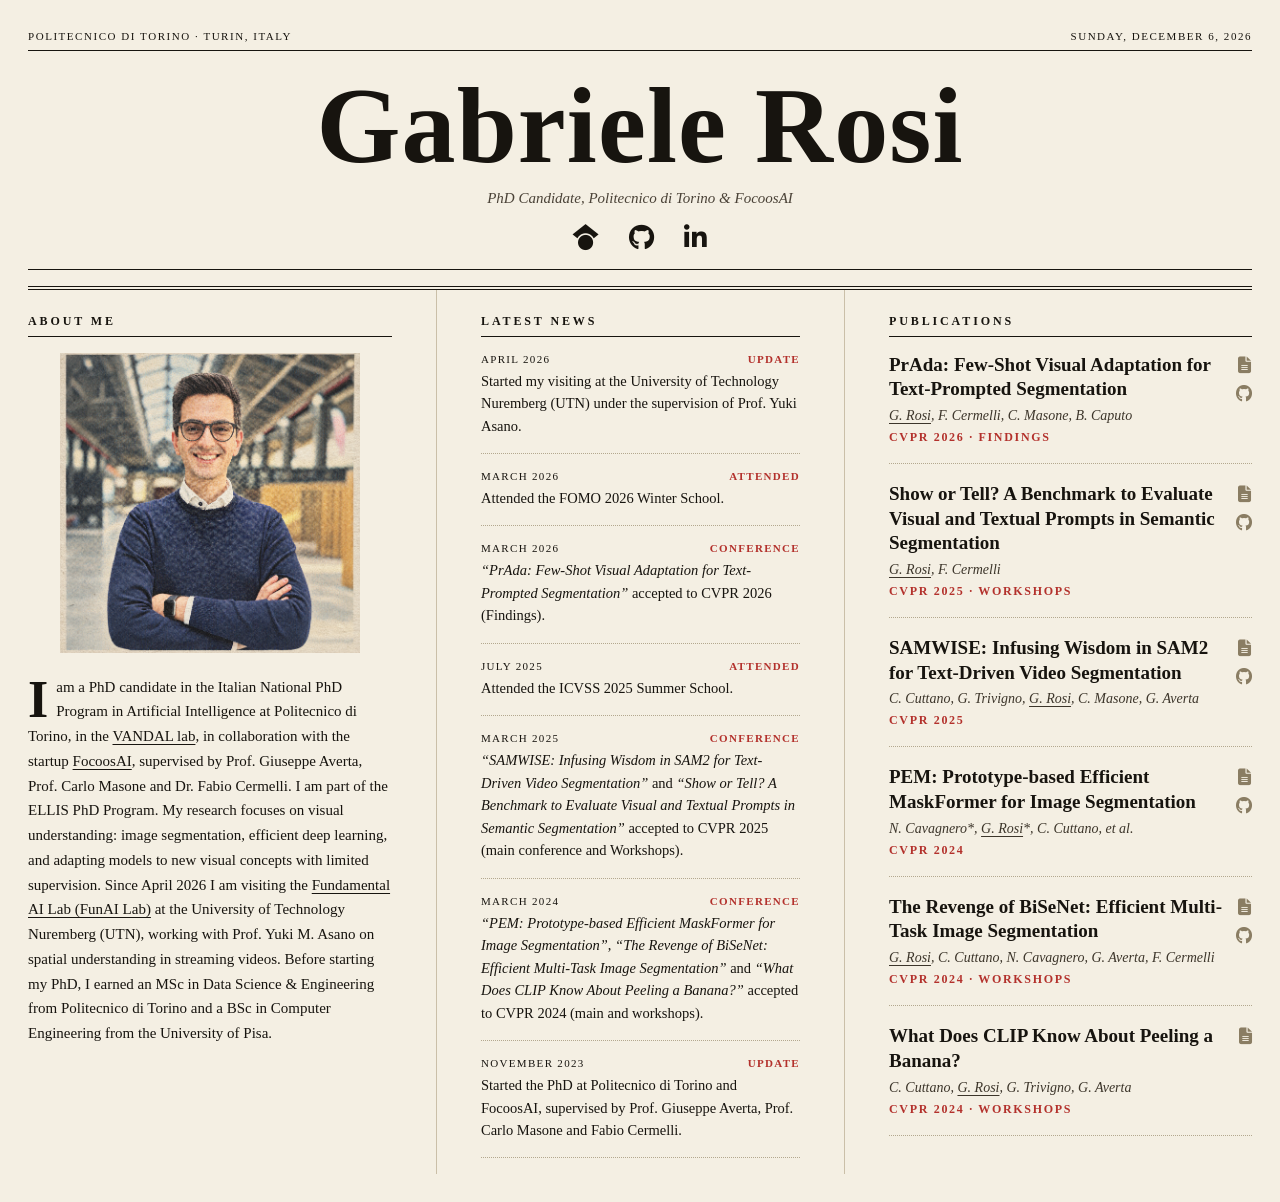
==== index.html @ 04457b28 "Initial commit: personal website" ====
<!DOCTYPE html>
<html lang="en">
<head>
<meta charset="UTF-8">
<meta name="viewport" content="width=device-width, initial-scale=1.0">
<title>Gabriele Rosi</title>
<link rel="stylesheet" href="https://cdnjs.cloudflare.com/ajax/libs/font-awesome/6.7.2/css/all.min.css" crossorigin="anonymous" referrerpolicy="no-referrer">
<link rel="stylesheet" href="css/style.css">
<script data-goatcounter="https://gabrysse.goatcounter.com/count"
        async src="//gc.zgo.at/count.js"></script>
</head>
<body>
<div class="wrap">

  <div class="topline">
    <span id="topline-location"></span>
    <span id="topline-date"></span>
  </div>

  <div class="masthead">
    <h1 id="site-name"></h1>
    <div class="tag" id="site-tagline"></div>
    <div class="mcontact" id="site-contact"></div>
    <div class="rule"></div>
  </div>

  <div class="cols" id="columns-container"></div>

  <div class="foot" id="site-foot"></div>
</div>

<script src="js/data.js"></script>
<script src="js/main.js"></script>
</body>
</html>
---- css/style.css ----
*, *::before, *::after { box-sizing: border-box; margin: 0; padding: 0; }
html { scroll-behavior: smooth; }
body { background: #f4efe3; color: #17140f; font-family: Georgia, "Times New Roman", serif; }
a { color: inherit; }
.wrap { max-width: 1380px; margin: 0 auto; padding: 30px 28px 28px; }
.topline {
  display: flex; justify-content: space-between; gap: 12px;
  font-size: 11px; letter-spacing: .14em; text-transform: uppercase;
  border-bottom: 1px solid #17140f; padding-bottom: 8px;
}
.masthead { text-align: center; padding: 24px 0 16px; border-bottom: 4px double #17140f; }
.masthead h1 {
  font-family: Didot, "Bodoni MT", "Playfair Display", Georgia, serif;
  font-weight: 700; font-size: clamp(52px, 9vw, 108px); line-height: .95; letter-spacing: .01em;
}
.masthead .tag { margin-top: 12px; font-style: italic; font-size: 15px; color: #4a4237; }
.rule { height: 1px; background: #17140f; margin-top: 4px; }
.cols { display: grid; grid-template-columns: var(--cols, 1fr 1fr 1fr); }
.col { padding: 24px 44px 0; border-left: 1px solid #cabfa8; }
.col:first-child { border-left: 0; padding-left: 0; }
.col:last-child { padding-right: 0; }
h2.k {
  font-size: 12px; letter-spacing: .24em; text-transform: uppercase; font-weight: 700;
  border-bottom: 1px solid #17140f; padding-bottom: 7px; margin-bottom: 16px;
}
.news { padding-bottom: 16px; margin-bottom: 16px; border-bottom: 1px dotted #b3a88f; }
.nmeta { display: flex; justify-content: space-between; font-size: 11px; letter-spacing: .12em; text-transform: uppercase; margin-bottom: 5px; }
.ntype { color: #b3312c; font-weight: 700; }
.news p { font-size: 14.5px; line-height: 1.55; }
.show-more {
  display: flex; align-items: center; gap: 8px; margin-top: 2px;
  font-family: inherit; font-size: 11px; letter-spacing: .18em; text-transform: uppercase;
  color: #8a7d63; background: transparent; border: 1px solid #cabfa8; padding: 9px 14px;
  cursor: pointer; transition: color .15s ease, border-color .15s ease;
}
.show-more:hover { color: #b3312c; border-color: #b3312c; }
.show-more i { font-size: 10px; }
.pub { padding-bottom: 18px; margin-bottom: 18px; border-bottom: 1px dotted #b3a88f; display: flex; gap: 14px; align-items: flex-start; }
.pub .pbody { flex: 1; min-width: 0; }
.pub h3 { font-size: 19px; line-height: 1.3; font-weight: 700; }
.pa { font-style: italic; font-size: 14px; margin-top: 6px; color: #3c352a; }
.pa u { text-underline-offset: 3px; }
.pv { margin-top: 6px; font-size: 12px; letter-spacing: .14em; text-transform: uppercase; color: #b3312c; font-weight: 700; }
.plinks { display: flex; flex-direction: column; align-items: center; gap: 12px; flex-shrink: 0; padding-top: 3px; }
.plinks a { font-size: 17px; color: #8a7d63; text-decoration: none; transition: color .15s ease; }
.plinks a:hover { color: #b3312c; }
.bio { font-size: 15px; line-height: 1.65; }
.bio .dc {
  float: left; font-size: 52px; line-height: .82; padding: 4px 8px 0 0;
  font-family: Didot, "Bodoni MT", Georgia, serif; font-weight: 700;
}
.bio a { text-decoration: underline; text-underline-offset: 3px; transition: color .15s ease; }
.bio a:hover { color: #b3312c; }
.mcontact { margin-top: 18px; margin-bottom: 18px; display: flex; justify-content: center; gap: 30px; }
.mcontact a { font-size: 26px; color: #17140f; text-decoration: none; transition: color .15s ease; }
.mcontact a:hover { color: #b3312c; }
.foot { margin-top: 28px; border-top: 1px solid #17140f; padding-top: 10px; text-align: center; font-size: 11px; letter-spacing: .18em; text-transform: uppercase; color: #8a7d63; }

@media (max-width: 960px) {
  .cols { grid-template-columns: 1fr; }
  .col { border-left: 0; padding: 22px 0; border-top: 1px solid #cabfa8; }
  .col:first-child { border-top: 0; }
  .topline { flex-wrap: wrap; }
}
@media (max-width: 600px) {
  .wrap { padding: 16px 14px 20px; }
  .topline { font-size: 10px; gap: 6px; }
  .masthead h1 { font-size: clamp(36px, 10vw, 56px) !important; }
  .masthead .tag { font-size: 13px; }
  .mcontact { gap: 22px; }
  .mcontact a { font-size: 22px; }
  .pub { gap: 10px; }
}
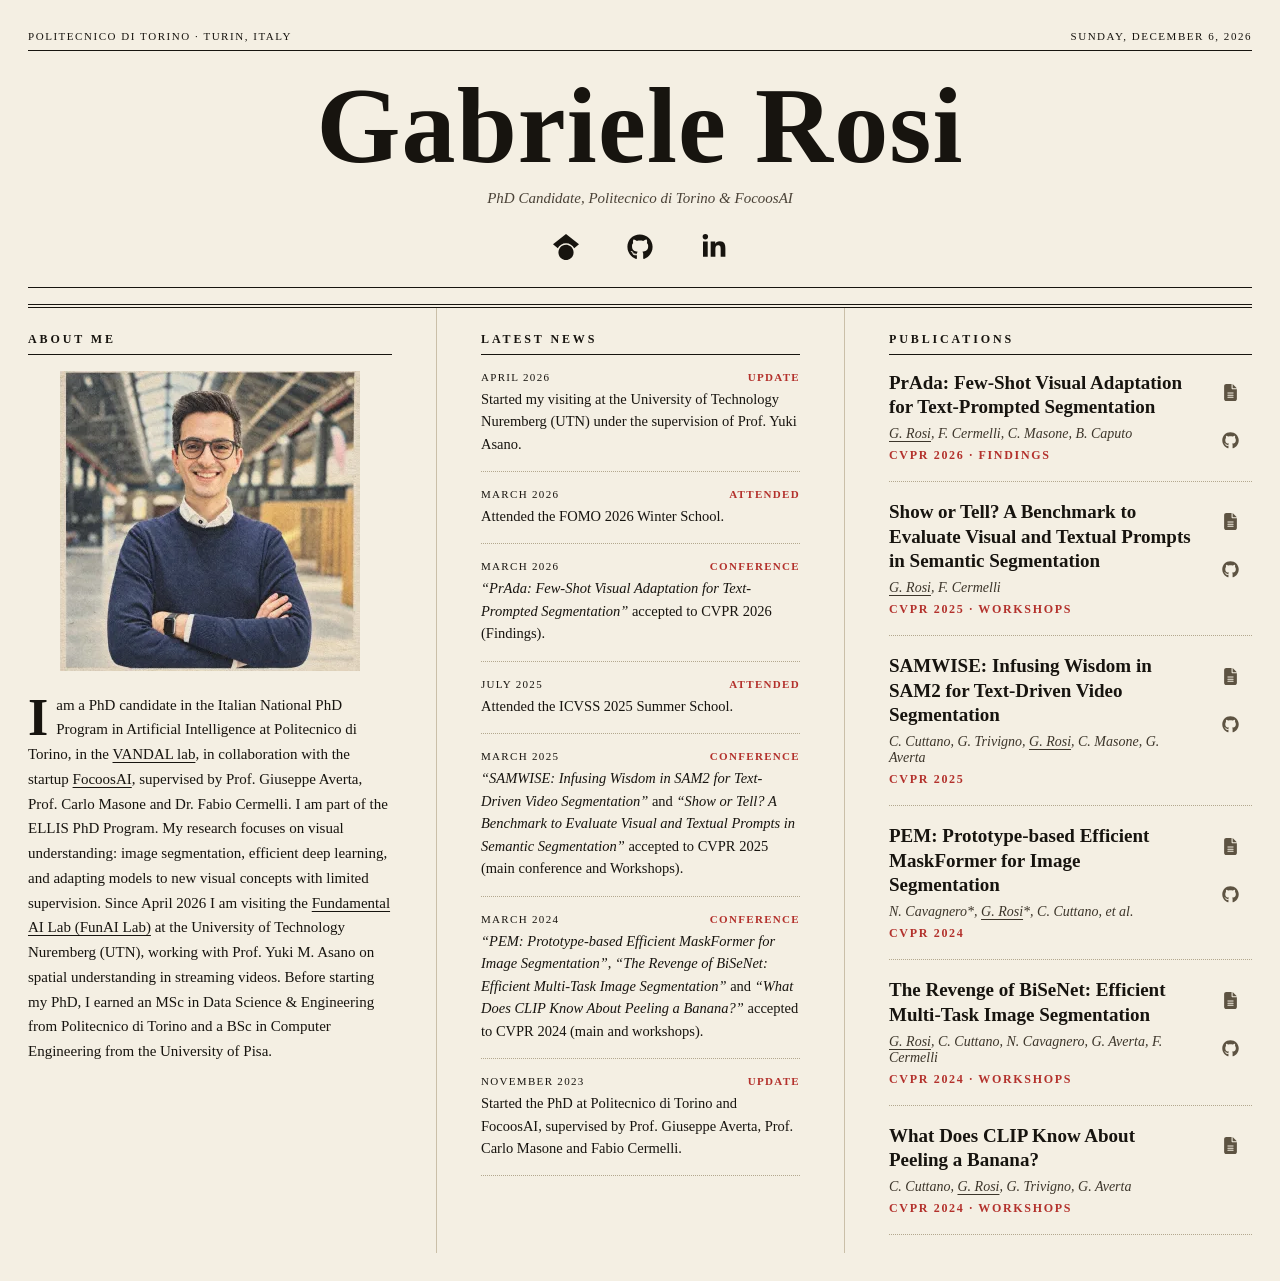
==== commit e2a85cf1: "Improve website SEO, accessibility, and static build Render complete HTML from site data and stage p" ====
--- a/index.html
+++ b/index.html
@@ -1,35 +1,142 @@
 <!DOCTYPE html>
+<!-- Generated by scripts/build-site.mjs. Edit js/data.js or this template, then rebuild. -->
 <html lang="en">
 <head>
 <meta charset="UTF-8">
 <meta name="viewport" content="width=device-width, initial-scale=1.0">
-<title>Gabriele Rosi</title>
-<link rel="stylesheet" href="https://cdnjs.cloudflare.com/ajax/libs/font-awesome/6.7.2/css/all.min.css" crossorigin="anonymous" referrerpolicy="no-referrer">
+<title>Gabriele Rosi | PhD Candidate in Computer Vision</title>
+<meta name="description" content="Gabriele Rosi, PhD candidate at Politecnico di Torino and FocoosAI, researches image and video segmentation, efficient deep learning, and visual adaptation.">
+<link rel="canonical" href="https://gabrysse.github.io/">
+<meta name="theme-color" content="#f4efe3">
+<meta property="og:type" content="website">
+<meta property="og:site_name" content="Gabriele Rosi">
+<meta property="og:title" content="Gabriele Rosi | PhD Candidate in Computer Vision">
+<meta property="og:description" content="Gabriele Rosi, PhD candidate at Politecnico di Torino and FocoosAI, researches image and video segmentation, efficient deep learning, and visual adaptation.">
+<meta property="og:url" content="https://gabrysse.github.io/">
+<meta property="og:image" content="https://gabrysse.github.io/images/profile-social.jpg">
+<meta property="og:image:width" content="600">
+<meta property="og:image:height" content="600">
+<meta property="og:image:alt" content="Portrait of Gabriele Rosi">
+<meta name="twitter:card" content="summary">
+<meta name="twitter:title" content="Gabriele Rosi | PhD Candidate in Computer Vision">
+<meta name="twitter:description" content="Gabriele Rosi, PhD candidate at Politecnico di Torino and FocoosAI, researches image and video segmentation, efficient deep learning, and visual adaptation.">
+<meta name="twitter:image" content="https://gabrysse.github.io/images/profile-social.jpg">
+<meta name="twitter:image:alt" content="Portrait of Gabriele Rosi">
+<link rel="icon" href="favicon.ico" sizes="16x16 32x32 48x48">
+<link rel="icon" href="favicon.svg" type="image/svg+xml" sizes="any">
+<link rel="apple-touch-icon" href="apple-touch-icon.png" sizes="180x180">
 <link rel="stylesheet" href="css/style.css">
+<script type="application/ld+json">{"@context":"https://schema.org","@type":"ProfilePage","@id":"https://gabrysse.github.io/#profile","url":"https://gabrysse.github.io/","name":"Gabriele Rosi | PhD Candidate in Computer Vision","description":"Gabriele Rosi, PhD candidate at Politecnico di Torino and FocoosAI, researches image and video segmentation, efficient deep learning, and visual adaptation.","mainEntity":{"@type":"Person","@id":"https://gabrysse.github.io/#person","name":"Gabriele Rosi","url":"https://gabrysse.github.io/","image":"https://gabrysse.github.io/images/profile_image-600.webp","jobTitle":"PhD candidate","affiliation":[{"@type":"CollegeOrUniversity","name":"Politecnico di Torino"},{"@type":"Organization","name":"FocoosAI"}],"sameAs":["https://scholar.google.com/citations?user=8AfX1GcAAAAJ","https://github.com/Gabrysse","https://linkedin.com/in/gabrielerosi"]}}</script>
 <script data-goatcounter="https://gabrysse.goatcounter.com/count"
-        async src="//gc.zgo.at/count.js"></script>
+        async src="https://gc.zgo.at/count.js"></script>
+<script defer src="js/main.js"></script>
+<meta name="google-site-verification" content="xz86_sJaA3vH1e_5WqRhvaCr2Cj2dqRN-EUu-XD6IGQ">
 </head>
 <body>
+<a class="skip-link" href="#main-content">Skip to content</a>
+<svg class="icon-sprite" xmlns="http://www.w3.org/2000/svg" aria-hidden="true" focusable="false"><defs>
+<symbol id="icon-scholar" viewBox="0 0 512 512"><!--! Font Awesome Free 6.7.2 by @fontawesome - https://fontawesome.com License - https://fontawesome.com/license/free (Icons: CC BY 4.0, Fonts: SIL OFL 1.1, Code: MIT License) Copyright 2024 Fonticons, Inc. --><path d="M390.9 298.5c0 0 0 .1 .1 .1c9.2 19.4 14.4 41.1 14.4 64C405.3 445.1 338.5 512 256 512s-149.3-66.9-149.3-149.3c0-22.9 5.2-44.6 14.4-64h0c1.7-3.6 3.6-7.2 5.6-10.7c4.4-7.6 9.4-14.7 15-21.3c27.4-32.6 68.5-53.3 114.4-53.3c33.6 0 64.6 11.1 89.6 29.9c9.1 6.9 17.4 14.7 24.8 23.5c5.6 6.6 10.6 13.8 15 21.3c2 3.4 3.8 7 5.5 10.5zm26.4-18.8c-30.1-58.4-91-98.4-161.3-98.4s-131.2 40-161.3 98.4L0 202.7 256 0 512 202.7l-94.7 77.1z"/></symbol>
+<symbol id="icon-github" viewBox="0 0 496 512"><!--! Font Awesome Free 6.7.2 by @fontawesome - https://fontawesome.com License - https://fontawesome.com/license/free (Icons: CC BY 4.0, Fonts: SIL OFL 1.1, Code: MIT License) Copyright 2024 Fonticons, Inc. --><path d="M165.9 397.4c0 2-2.3 3.6-5.2 3.6-3.3.3-5.6-1.3-5.6-3.6 0-2 2.3-3.6 5.2-3.6 3-.3 5.6 1.3 5.6 3.6zm-31.1-4.5c-.7 2 1.3 4.3 4.3 4.9 2.6 1 5.6 0 6.2-2s-1.3-4.3-4.3-5.2c-2.6-.7-5.5.3-6.2 2.3zm44.2-1.7c-2.9.7-4.9 2.6-4.6 4.9.3 2 2.9 3.3 5.9 2.6 2.9-.7 4.9-2.6 4.6-4.6-.3-1.9-3-3.2-5.9-2.9zM244.8 8C106.1 8 0 113.3 0 252c0 110.9 69.8 205.8 169.5 239.2 12.8 2.3 17.3-5.6 17.3-12.1 0-6.2-.3-40.4-.3-61.4 0 0-70 15-84.7-29.8 0 0-11.4-29.1-27.8-36.6 0 0-22.9-15.7 1.6-15.4 0 0 24.9 2 38.6 25.8 21.9 38.6 58.6 27.5 72.9 20.9 2.3-16 8.8-27.1 16-33.7-55.9-6.2-112.3-14.3-112.3-110.5 0-27.5 7.6-41.3 23.6-58.9-2.6-6.5-11.1-33.3 2.6-67.9 20.9-6.5 69 27 69 27 20-5.6 41.5-8.5 62.8-8.5s42.8 2.9 62.8 8.5c0 0 48.1-33.6 69-27 13.7 34.7 5.2 61.4 2.6 67.9 16 17.7 25.8 31.5 25.8 58.9 0 96.5-58.9 104.2-114.8 110.5 9.2 7.9 17 22.9 17 46.4 0 33.7-.3 75.4-.3 83.6 0 6.5 4.6 14.4 17.3 12.1C428.2 457.8 496 362.9 496 252 496 113.3 383.5 8 244.8 8zM97.2 352.9c-1.3 1-1 3.3.7 5.2 1.6 1.6 3.9 2.3 5.2 1 1.3-1 1-3.3-.7-5.2-1.6-1.6-3.9-2.3-5.2-1zm-10.8-8.1c-.7 1.3.3 2.9 2.3 3.9 1.6 1 3.6.7 4.3-.7.7-1.3-.3-2.9-2.3-3.9-2-.6-3.6-.3-4.3.7zm32.4 35.6c-1.6 1.3-1 4.3 1.3 6.2 2.3 2.3 5.2 2.6 6.5 1 1.3-1.3.7-4.3-1.3-6.2-2.2-2.3-5.2-2.6-6.5-1zm-11.4-14.7c-1.6 1-1.6 3.6 0 5.9 1.6 2.3 4.3 3.3 5.6 2.3 1.6-1.3 1.6-3.9 0-6.2-1.4-2.3-4-3.3-5.6-2z"/></symbol>
+<symbol id="icon-linkedin" viewBox="0 0 448 512"><!--! Font Awesome Free 6.7.2 by @fontawesome - https://fontawesome.com License - https://fontawesome.com/license/free (Icons: CC BY 4.0, Fonts: SIL OFL 1.1, Code: MIT License) Copyright 2024 Fonticons, Inc. --><path d="M100.28 448H7.4V148.9h92.88zM53.79 108.1C24.09 108.1 0 83.5 0 53.8a53.79 53.79 0 0 1 107.58 0c0 29.7-24.1 54.3-53.79 54.3zM447.9 448h-92.68V302.4c0-34.7-.7-79.2-48.29-79.2-48.29 0-55.69 37.7-55.69 76.7V448h-92.78V148.9h89.08v40.8h1.3c12.4-23.5 42.69-48.3 87.88-48.3 94 0 111.28 61.9 111.28 142.3V448z"/></symbol>
+<symbol id="icon-paper" viewBox="0 0 384 512"><!--! Font Awesome Free 6.7.2 by @fontawesome - https://fontawesome.com License - https://fontawesome.com/license/free (Icons: CC BY 4.0, Fonts: SIL OFL 1.1, Code: MIT License) Copyright 2024 Fonticons, Inc. --><path d="M64 0C28.7 0 0 28.7 0 64L0 448c0 35.3 28.7 64 64 64l256 0c35.3 0 64-28.7 64-64l0-288-128 0c-17.7 0-32-14.3-32-32L224 0 64 0zM256 0l0 128 128 0L256 0zM112 256l160 0c8.8 0 16 7.2 16 16s-7.2 16-16 16l-160 0c-8.8 0-16-7.2-16-16s7.2-16 16-16zm0 64l160 0c8.8 0 16 7.2 16 16s-7.2 16-16 16l-160 0c-8.8 0-16-7.2-16-16s7.2-16 16-16zm0 64l160 0c8.8 0 16 7.2 16 16s-7.2 16-16 16l-160 0c-8.8 0-16-7.2-16-16s7.2-16 16-16z"/></symbol>
+<symbol id="icon-chevron-down" viewBox="0 0 512 512"><!--! Font Awesome Free 6.7.2 by @fontawesome - https://fontawesome.com License - https://fontawesome.com/license/free (Icons: CC BY 4.0, Fonts: SIL OFL 1.1, Code: MIT License) Copyright 2024 Fonticons, Inc. --><path d="M233.4 406.6c12.5 12.5 32.8 12.5 45.3 0l192-192c12.5-12.5 12.5-32.8 0-45.3s-32.8-12.5-45.3 0L256 338.7 86.6 169.4c-12.5-12.5-32.8-12.5-45.3 0s-12.5 32.8 0 45.3l192 192z"/></symbol>
+</defs></svg>
 <div class="wrap">
+  <header>
+    <div class="topline">
+      <span id="topline-location">Politecnico di Torino · Turin, Italy</span>
+      <time id="topline-date"></time>
+    </div>
+    <div class="masthead">
+      <h1 id="site-name">Gabriele Rosi</h1>
+      <p class="tag" id="site-tagline">PhD Candidate, Politecnico di Torino &amp; FocoosAI</p>
+      <nav class="mcontact" id="site-contact" aria-label="Professional profiles">
+<a href="https://scholar.google.com/citations?user=8AfX1GcAAAAJ" target="_blank" rel="noopener" aria-label="Google Scholar (opens in a new tab)" title="Google Scholar" data-track-event="outbound:contact" data-track-title="Google Scholar"><svg class="icon" aria-hidden="true" focusable="false"><use href="#icon-scholar"></use></svg></a>
+<a href="https://github.com/Gabrysse" target="_blank" rel="noopener" aria-label="GitHub (opens in a new tab)" title="GitHub" data-track-event="outbound:contact" data-track-title="GitHub"><svg class="icon" aria-hidden="true" focusable="false"><use href="#icon-github"></use></svg></a>
+<a href="https://linkedin.com/in/gabrielerosi" target="_blank" rel="noopener" aria-label="LinkedIn (opens in a new tab)" title="LinkedIn" data-track-event="outbound:contact" data-track-title="LinkedIn"><svg class="icon" aria-hidden="true" focusable="false"><use href="#icon-linkedin"></use></svg></a>
+      </nav>
+      <nav class="section-nav" aria-label="Page sections">
+<a href="#about">About me</a>
+<a href="#news">Latest news</a>
+<a href="#publications">Publications</a>
+      </nav>
+      <div class="rule" aria-hidden="true"></div>
+    </div>
+  </header>
+  <main class="cols" id="main-content" tabindex="-1" style="--cols: 1fr 1fr 1fr">
+<section class="col" id="about" aria-labelledby="about-heading">
+<h2 class="k" id="about-heading">About me</h2>
+<img class="portrait" src="images/profile_image-600.webp" srcset="images/profile_image-300.webp 300w, images/profile_image-600.webp 600w" sizes="(max-width: 327px) calc(100vw - 28px), 300px" alt="Portrait of Gabriele Rosi" width="600" height="600" fetchpriority="high" decoding="async">
+<p class="bio"><span class="dc">I</span> am a PhD candidate in the Italian National PhD Program in Artificial Intelligence at Politecnico di Torino, in the <a href="https://vandal.polito.it/">VANDAL lab</a>, in collaboration with the startup <a href="https://www.focoos.ai/">FocoosAI</a>, supervised by Prof. Giuseppe Averta, Prof. Carlo Masone and Dr. Fabio Cermelli. I am part of the ELLIS PhD Program. My research focuses on visual understanding: image segmentation, efficient deep learning, and adapting models to new visual concepts with limited supervision. Since April 2026 I am visiting the <a href="https://fundamentalailab.github.io/">Fundamental AI Lab (FunAI Lab)</a> at the University of Technology Nuremberg (UTN), working with Prof. Yuki M. Asano on spatial understanding in streaming videos. Before starting my PhD, I earned an MSc in Data Science & Engineering from Politecnico di Torino and a BSc in Computer Engineering from the University of Pisa.</p>
+</section>
+<section class="col" id="news" aria-labelledby="news-heading">
+<h2 class="k" id="news-heading">Latest news</h2>
+<article class="news">
+<div class="nmeta"><time datetime="2026-04">April 2026</time><span class="ntype">Update</span></div>
+<p>Started my visiting at the University of Technology Nuremberg (UTN) under the supervision of Prof. Yuki Asano.</p>
+</article>
+<article class="news">
+<div class="nmeta"><time datetime="2026-03">March 2026</time><span class="ntype">Attended</span></div>
+<p>Attended the FOMO 2026 Winter School.</p>
+</article>
+<article class="news">
+<div class="nmeta"><time datetime="2026-03">March 2026</time><span class="ntype">Conference</span></div>
+<p><em>“PrAda: Few-Shot Visual Adaptation for Text-Prompted Segmentation”</em> accepted to CVPR 2026 (Findings).</p>
+</article>
+<div id="older-news">
+<article class="news">
+<div class="nmeta"><time datetime="2025-07">July 2025</time><span class="ntype">Attended</span></div>
+<p>Attended the ICVSS 2025 Summer School.</p>
+</article>
+<article class="news">
+<div class="nmeta"><time datetime="2025-03">March 2025</time><span class="ntype">Conference</span></div>
+<p><em>“SAMWISE: Infusing Wisdom in SAM2 for Text-Driven Video Segmentation”</em> and <em>“Show or Tell? A Benchmark to Evaluate Visual and Textual Prompts in Semantic Segmentation”</em> accepted to CVPR 2025 (main conference and Workshops).</p>
+</article>
+<article class="news">
+<div class="nmeta"><time datetime="2024-03">March 2024</time><span class="ntype">Conference</span></div>
+<p><em>“PEM: Prototype-based Efficient MaskFormer for Image Segmentation”</em>, <em>“The Revenge of BiSeNet: Efficient Multi-Task Image Segmentation”</em> and <em>“What Does CLIP Know About Peeling a Banana?”</em> accepted to CVPR 2024 (main and workshops).</p>
+</article>
+<article class="news">
+<div class="nmeta"><time datetime="2023-11">November 2023</time><span class="ntype">Update</span></div>
+<p>Started the PhD at Politecnico di Torino and FocoosAI, supervised by Prof. Giuseppe Averta, Prof. Carlo Masone and Fabio Cermelli.</p>
+</article>
+</div>
+<button id="news-toggle" class="show-more" type="button" aria-controls="older-news" aria-expanded="true" hidden><span data-toggle-label>Show more</span><svg class="icon" aria-hidden="true" focusable="false"><use href="#icon-chevron-down"></use></svg></button>
+</section>
+<section class="col" id="publications" aria-labelledby="publications-heading">
+<h2 class="k" id="publications-heading">Publications</h2>
+<article class="pub">
+<div class="pbody"><h3>PrAda: Few-Shot Visual Adaptation for Text-Prompted Segmentation</h3><p class="pa"><u>G. Rosi</u>, F. Cermelli, C. Masone, B. Caputo</p><p class="pv">CVPR 2026 · Findings</p></div>
+<div class="plinks"><a href="https://arxiv.org/abs/2605.19623" target="_blank" rel="noopener" aria-label="Paper: PrAda: Few-Shot Visual Adaptation for Text-Prompted Segmentation (opens in a new tab)" title="Paper" data-track-event="outbound:paper" data-track-title="PrAda: Few-Shot Visual Adaptation for Text-Prompted Segmentation"><svg class="icon" aria-hidden="true" focusable="false"><use href="#icon-paper"></use></svg></a>
+<a href="https://github.com/FocoosAI/PrAda" target="_blank" rel="noopener" aria-label="Code: PrAda: Few-Shot Visual Adaptation for Text-Prompted Segmentation (opens in a new tab)" title="Code" data-track-event="outbound:code" data-track-title="PrAda: Few-Shot Visual Adaptation for Text-Prompted Segmentation"><svg class="icon" aria-hidden="true" focusable="false"><use href="#icon-github"></use></svg></a></div>
+</article>
+<article class="pub">
+<div class="pbody"><h3>Show or Tell? A Benchmark to Evaluate Visual and Textual Prompts in Semantic Segmentation</h3><p class="pa"><u>G. Rosi</u>, F. Cermelli</p><p class="pv">CVPR 2025 · Workshops</p></div>
+<div class="plinks"><a href="https://arxiv.org/abs/2505.06280" target="_blank" rel="noopener" aria-label="Paper: Show or Tell? A Benchmark to Evaluate Visual and Textual Prompts in Semantic Segmentation (opens in a new tab)" title="Paper" data-track-event="outbound:paper" data-track-title="Show or Tell? A Benchmark to Evaluate Visual and Textual Prompts in Semantic Segmentation"><svg class="icon" aria-hidden="true" focusable="false"><use href="#icon-paper"></use></svg></a>
+<a href="https://github.com/FocoosAI/ShowOrTell" target="_blank" rel="noopener" aria-label="Code: Show or Tell? A Benchmark to Evaluate Visual and Textual Prompts in Semantic Segmentation (opens in a new tab)" title="Code" data-track-event="outbound:code" data-track-title="Show or Tell? A Benchmark to Evaluate Visual and Textual Prompts in Semantic Segmentation"><svg class="icon" aria-hidden="true" focusable="false"><use href="#icon-github"></use></svg></a></div>
+</article>
+<article class="pub">
+<div class="pbody"><h3>SAMWISE: Infusing Wisdom in SAM2 for Text-Driven Video Segmentation</h3><p class="pa">C. Cuttano, G. Trivigno, <u>G. Rosi</u>, C. Masone, G. Averta</p><p class="pv">CVPR 2025</p></div>
+<div class="plinks"><a href="https://arxiv.org/abs/2411.17646" target="_blank" rel="noopener" aria-label="Paper: SAMWISE: Infusing Wisdom in SAM2 for Text-Driven Video Segmentation (opens in a new tab)" title="Paper" data-track-event="outbound:paper" data-track-title="SAMWISE: Infusing Wisdom in SAM2 for Text-Driven Video Segmentation"><svg class="icon" aria-hidden="true" focusable="false"><use href="#icon-paper"></use></svg></a>
+<a href="https://claudiacuttano.github.io/SAMWISE/" target="_blank" rel="noopener" aria-label="Code: SAMWISE: Infusing Wisdom in SAM2 for Text-Driven Video Segmentation (opens in a new tab)" title="Code" data-track-event="outbound:code" data-track-title="SAMWISE: Infusing Wisdom in SAM2 for Text-Driven Video Segmentation"><svg class="icon" aria-hidden="true" focusable="false"><use href="#icon-github"></use></svg></a></div>
+</article>
+<article class="pub">
+<div class="pbody"><h3>PEM: Prototype-based Efficient MaskFormer for Image Segmentation</h3><p class="pa">N. Cavagnero*, <u>G. Rosi</u>*, C. Cuttano, et al.</p><p class="pv">CVPR 2024</p></div>
+<div class="plinks"><a href="https://arxiv.org/abs/2402.19422" target="_blank" rel="noopener" aria-label="Paper: PEM: Prototype-based Efficient MaskFormer for Image Segmentation (opens in a new tab)" title="Paper" data-track-event="outbound:paper" data-track-title="PEM: Prototype-based Efficient MaskFormer for Image Segmentation"><svg class="icon" aria-hidden="true" focusable="false"><use href="#icon-paper"></use></svg></a>
+<a href="https://niccolocavagnero.github.io/PEM/" target="_blank" rel="noopener" aria-label="Code: PEM: Prototype-based Efficient MaskFormer for Image Segmentation (opens in a new tab)" title="Code" data-track-event="outbound:code" data-track-title="PEM: Prototype-based Efficient MaskFormer for Image Segmentation"><svg class="icon" aria-hidden="true" focusable="false"><use href="#icon-github"></use></svg></a></div>
+</article>
+<article class="pub">
+<div class="pbody"><h3>The Revenge of BiSeNet: Efficient Multi-Task Image Segmentation</h3><p class="pa"><u>G. Rosi</u>, C. Cuttano, N. Cavagnero, G. Averta, F. Cermelli</p><p class="pv">CVPR 2024 · Workshops</p></div>
+<div class="plinks"><a href="https://arxiv.org/abs/2404.09570" target="_blank" rel="noopener" aria-label="Paper: The Revenge of BiSeNet: Efficient Multi-Task Image Segmentation (opens in a new tab)" title="Paper" data-track-event="outbound:paper" data-track-title="The Revenge of BiSeNet: Efficient Multi-Task Image Segmentation"><svg class="icon" aria-hidden="true" focusable="false"><use href="#icon-paper"></use></svg></a>
+<a href="https://focoosai.github.io/focoos/models/bisenetformer/" target="_blank" rel="noopener" aria-label="Code: The Revenge of BiSeNet: Efficient Multi-Task Image Segmentation (opens in a new tab)" title="Code" data-track-event="outbound:code" data-track-title="The Revenge of BiSeNet: Efficient Multi-Task Image Segmentation"><svg class="icon" aria-hidden="true" focusable="false"><use href="#icon-github"></use></svg></a></div>
+</article>
+<article class="pub">
+<div class="pbody"><h3>What Does CLIP Know About Peeling a Banana?</h3><p class="pa">C. Cuttano, <u>G. Rosi</u>, G. Trivigno, G. Averta</p><p class="pv">CVPR 2024 · Workshops</p></div>
+<div class="plinks"><a href="https://arxiv.org/abs/2404.12015" target="_blank" rel="noopener" aria-label="Paper: What Does CLIP Know About Peeling a Banana? (opens in a new tab)" title="Paper" data-track-event="outbound:paper" data-track-title="What Does CLIP Know About Peeling a Banana?"><svg class="icon" aria-hidden="true" focusable="false"><use href="#icon-paper"></use></svg></a></div>
+</article>
+</section>
+  </main>
 
-  <div class="topline">
-    <span id="topline-location"></span>
-    <span id="topline-date"></span>
-  </div>
-
-  <div class="masthead">
-    <h1 id="site-name"></h1>
-    <div class="tag" id="site-tagline"></div>
-    <div class="mcontact" id="site-contact"></div>
-    <div class="rule"></div>
-  </div>
-
-  <div class="cols" id="columns-container"></div>
-
-  <div class="foot" id="site-foot"></div>
 </div>
-
-<script src="js/data.js"></script>
-<script src="js/main.js"></script>
 </body>
 </html>
--- a/css/style.css
+++ b/css/style.css
@@ -2,6 +2,15 @@
 html { scroll-behavior: smooth; }
 body { background: #f4efe3; color: #17140f; font-family: Georgia, "Times New Roman", serif; }
 a { color: inherit; }
+[hidden] { display: none !important; }
+a:focus-visible, button:focus-visible { outline: 2px solid #b3312c; outline-offset: 4px; }
+.skip-link {
+  position: fixed; top: 8px; left: 8px; z-index: 10; transform: translateY(-160%);
+  padding: 12px 16px; background: #17140f; color: #f4efe3;
+}
+.skip-link:focus { transform: translateY(0); }
+.icon-sprite { position: absolute; width: 0; height: 0; overflow: hidden; }
+.icon { display: block; width: 1em; height: 1em; fill: currentColor; overflow: visible; flex-shrink: 0; }
 .wrap { max-width: 1380px; margin: 0 auto; padding: 30px 28px 28px; }
 .topline {
   display: flex; justify-content: space-between; gap: 12px;
@@ -9,6 +18,7 @@
   border-bottom: 1px solid #17140f; padding-bottom: 8px;
 }
 .masthead { text-align: center; padding: 24px 0 16px; border-bottom: 4px double #17140f; }
+#topline-date { min-height: 1em; }
 .masthead h1 {
   font-family: Didot, "Bodoni MT", "Playfair Display", Georgia, serif;
   font-weight: 700; font-size: clamp(52px, 9vw, 108px); line-height: .95; letter-spacing: .01em;
@@ -16,7 +26,8 @@
 .masthead .tag { margin-top: 12px; font-style: italic; font-size: 15px; color: #4a4237; }
 .rule { height: 1px; background: #17140f; margin-top: 4px; }
 .cols { display: grid; grid-template-columns: var(--cols, 1fr 1fr 1fr); }
-.col { padding: 24px 44px 0; border-left: 1px solid #cabfa8; }
+.cols:focus { outline: none; }
+.col { padding: 24px 44px 0; border-left: 1px solid #cabfa8; min-width: 0; scroll-margin-top: 16px; }
 .col:first-child { border-left: 0; padding-left: 0; }
 .col:last-child { padding-right: 0; }
 h2.k {
@@ -30,21 +41,23 @@
 .show-more {
   display: flex; align-items: center; gap: 8px; margin-top: 2px;
   font-family: inherit; font-size: 11px; letter-spacing: .18em; text-transform: uppercase;
-  color: #8a7d63; background: transparent; border: 1px solid #cabfa8; padding: 9px 14px;
+  color: #5d5342; background: transparent; border: 1px solid #cabfa8; padding: 9px 14px; min-height: 44px;
   cursor: pointer; transition: color .15s ease, border-color .15s ease;
 }
 .show-more:hover { color: #b3312c; border-color: #b3312c; }
-.show-more i { font-size: 10px; }
+.show-more .icon { font-size: 10px; transition: transform .15s ease; }
+.show-more[aria-expanded="true"] .icon { transform: rotate(180deg); }
 .pub { padding-bottom: 18px; margin-bottom: 18px; border-bottom: 1px dotted #b3a88f; display: flex; gap: 14px; align-items: flex-start; }
 .pub .pbody { flex: 1; min-width: 0; }
 .pub h3 { font-size: 19px; line-height: 1.3; font-weight: 700; }
 .pa { font-style: italic; font-size: 14px; margin-top: 6px; color: #3c352a; }
 .pa u { text-underline-offset: 3px; }
 .pv { margin-top: 6px; font-size: 12px; letter-spacing: .14em; text-transform: uppercase; color: #b3312c; font-weight: 700; }
-.plinks { display: flex; flex-direction: column; align-items: center; gap: 12px; flex-shrink: 0; padding-top: 3px; }
-.plinks a { font-size: 17px; color: #8a7d63; text-decoration: none; transition: color .15s ease; }
+.plinks { display: flex; flex-direction: column; align-items: center; gap: 4px; flex-shrink: 0; }
+.plinks a { display: flex; align-items: center; justify-content: center; width: 44px; height: 44px; font-size: 17px; color: #5d5342; text-decoration: none; transition: color .15s ease; }
 .plinks a:hover { color: #b3312c; }
 .bio { font-size: 15px; line-height: 1.65; }
+.portrait { width: 100%; max-width: 300px; height: auto; display: block; margin: 0 auto 22px; }
 .bio .dc {
   float: left; font-size: 52px; line-height: .82; padding: 4px 8px 0 0;
   font-family: Didot, "Bodoni MT", Georgia, serif; font-weight: 700;
@@ -52,22 +65,29 @@
 .bio a { text-decoration: underline; text-underline-offset: 3px; transition: color .15s ease; }
 .bio a:hover { color: #b3312c; }
 .mcontact { margin-top: 18px; margin-bottom: 18px; display: flex; justify-content: center; gap: 30px; }
-.mcontact a { font-size: 26px; color: #17140f; text-decoration: none; transition: color .15s ease; }
+.mcontact a { display: flex; align-items: center; justify-content: center; width: 44px; height: 44px; font-size: 26px; color: #17140f; text-decoration: none; transition: color .15s ease; }
 .mcontact a:hover { color: #b3312c; }
-.foot { margin-top: 28px; border-top: 1px solid #17140f; padding-top: 10px; text-align: center; font-size: 11px; letter-spacing: .18em; text-transform: uppercase; color: #8a7d63; }
+.section-nav { display: none; }
+.foot { margin-top: 28px; border-top: 1px solid #17140f; padding-top: 10px; text-align: center; font-size: 11px; letter-spacing: .18em; text-transform: uppercase; color: #5d5342; }
 
 @media (max-width: 960px) {
   .cols { grid-template-columns: 1fr; }
   .col { border-left: 0; padding: 22px 0; border-top: 1px solid #cabfa8; }
   .col:first-child { border-top: 0; }
   .topline { flex-wrap: wrap; }
+  .section-nav { display: flex; flex-wrap: wrap; justify-content: center; gap: 0 20px; }
+  .section-nav a { display: flex; align-items: center; min-height: 44px; font-size: 11px; letter-spacing: .1em; text-transform: uppercase; text-underline-offset: 3px; }
 }
 @media (max-width: 600px) {
   .wrap { padding: 16px 14px 20px; }
-  .topline { font-size: 10px; gap: 6px; }
+  .topline { font-size: 10px; gap: 6px; flex-direction: column; }
   .masthead h1 { font-size: clamp(36px, 10vw, 56px) !important; }
   .masthead .tag { font-size: 13px; }
   .mcontact { gap: 22px; }
   .mcontact a { font-size: 22px; }
   .pub { gap: 10px; }
 }
+@media (prefers-reduced-motion: reduce) {
+  html { scroll-behavior: auto; }
+  .show-more, .show-more .icon, .plinks a, .mcontact a, .bio a { transition: none; }
+}
